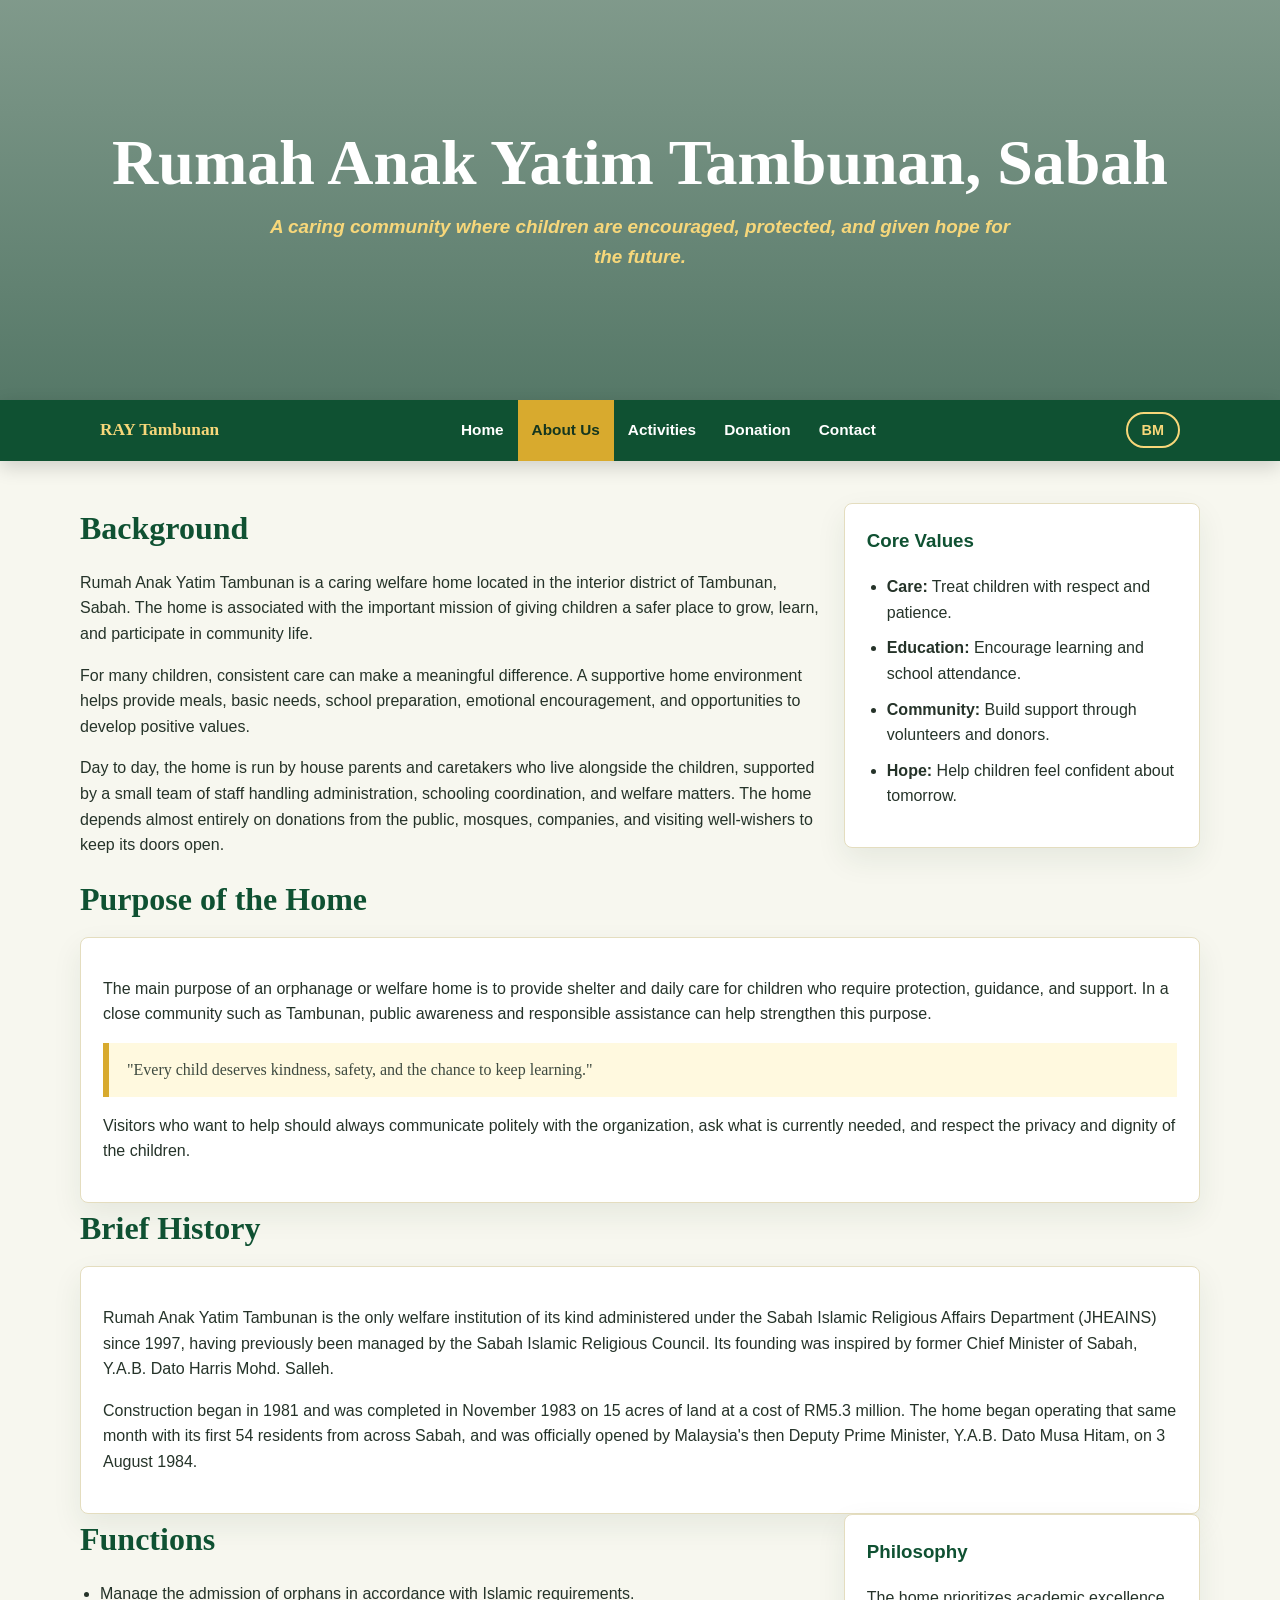
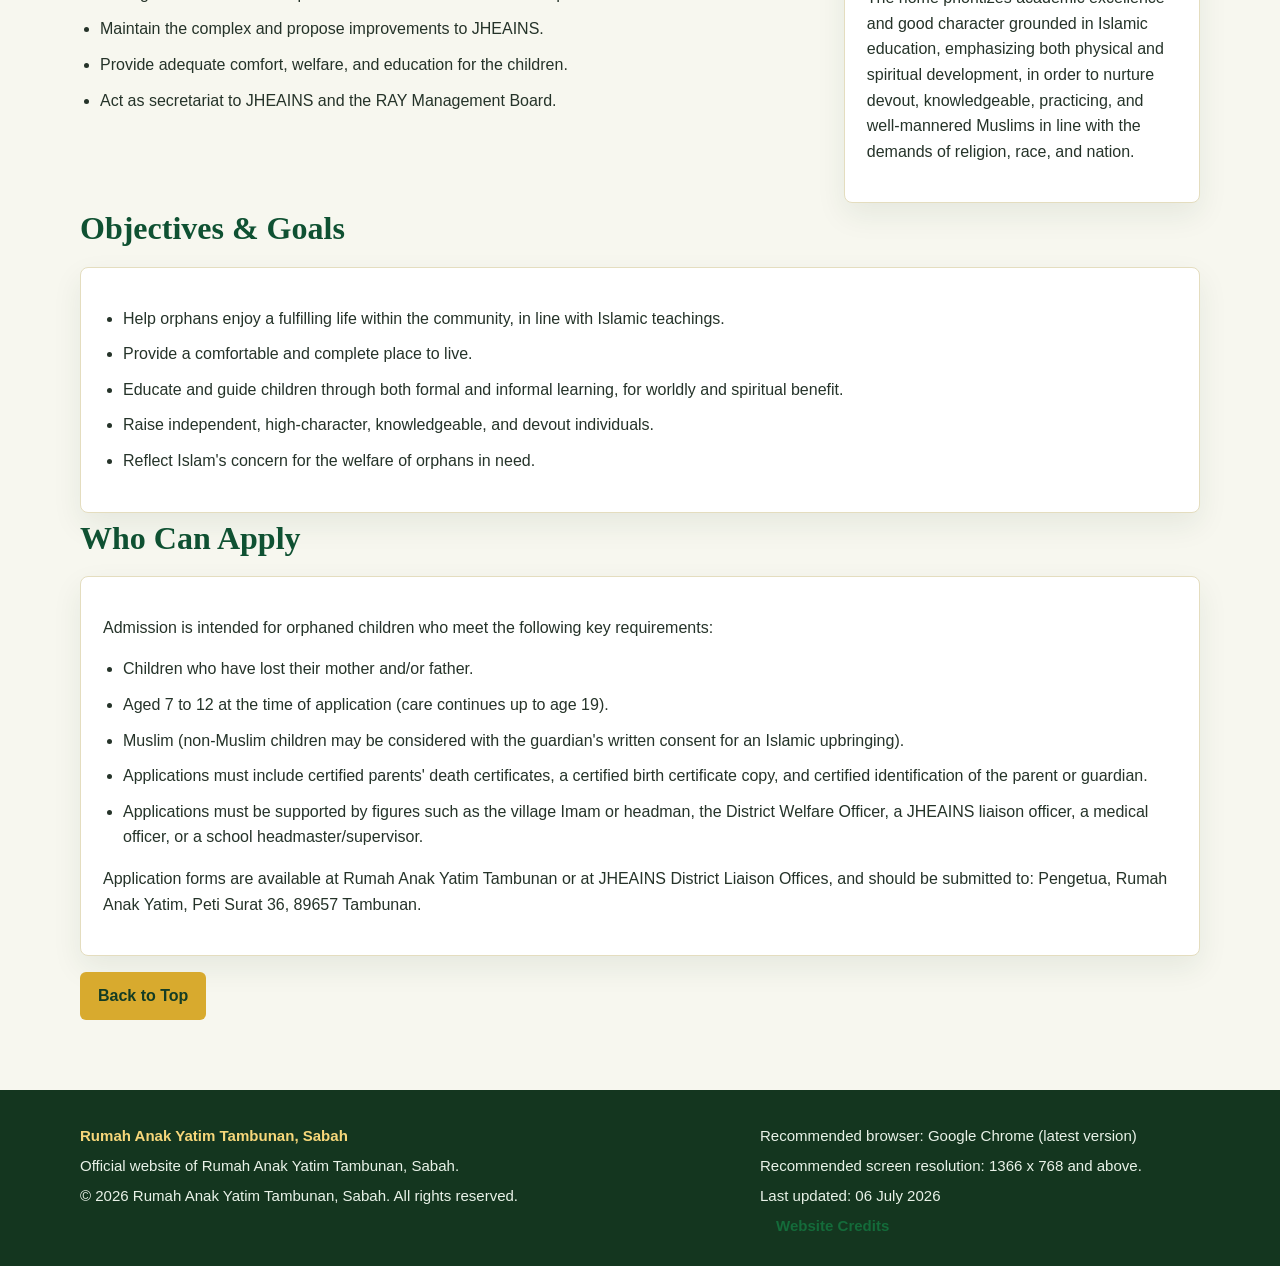
==== about.html @ 8dc3f669 "Add files via upload" ====
<!DOCTYPE html>
<html lang="en">
<head>
    <meta charset="UTF-8">
    <meta name="viewport" content="width=device-width, initial-scale=1.0">
    <meta name="keywords" content="Rumah Anak Yatim Tambunan background, about orphanage Sabah, welfare home">
    <meta name="description" content="Background and purpose of Rumah Anak Yatim Tambunan, Sabah.">
    <meta name="author" content="Rumah Anak Yatim Tambunan, Sabah">
    <title data-i18n="title_about">About Us | Rumah Anak Yatim Tambunan</title>
    <link rel="stylesheet" href="style.css">
</head>
<body id="top">
    <header class="site-header">
        <div>
            <h1>Rumah Anak Yatim Tambunan, Sabah</h1>
            <p class="tagline" data-i18n="header_tagline">A caring community where children are encouraged, protected, and given hope for the future.</p>
        </div>
    </header>

    <nav class="navbar" aria-label="Main navigation">
        <div class="nav-inner">
            <a class="nav-brand" href="index.html">RAY Tambunan</a>
            <ul class="nav-links">
                <li><a href="index.html" data-i18n="nav_home">Home</a></li>
                <li><a class="active" href="about.html" data-i18n="nav_about">About Us</a></li>
                <li><a href="activities.html" data-i18n="nav_activities">Activities</a></li>
                <li><a href="donation.html" data-i18n="nav_donation">Donation</a></li>
                <li><a href="contact.html" data-i18n="nav_contact">Contact</a></li>
            </ul>
            <button id="langToggle" class="lang-toggle" type="button" aria-label="Tukar ke Bahasa Malaysia">BM</button>
        </div>
    </nav>

    <main>
        <div class="container grid two-column">
            <section>
                <h2 class="section-title" data-i18n="about_bg_title">Background</h2>
                
                <p data-i18n="about_p1">Rumah Anak Yatim Tambunan is a caring welfare home located in the interior district of Tambunan, Sabah. The home is associated with the important mission of giving children a safer place to grow, learn, and participate in community life.</p>
                <p data-i18n="about_p2">For many children, consistent care can make a meaningful difference. A supportive home environment helps provide meals, basic needs, school preparation, emotional encouragement, and opportunities to develop positive values.</p>
                <p data-i18n="about_p3">Day to day, the home is run by house parents and caretakers who live alongside the children, supported by a small team of staff handling administration, schooling coordination, and welfare matters. The home depends almost entirely on donations from the public, mosques, companies, and visiting well-wishers to keep its doors open.</p>
            </section>

            <aside class="info-panel">
                <h3 data-i18n="core_values_title">Core Values</h3>
                <ul class="feature-list">
                    <li data-i18n="cv_care"><strong>Care:</strong> Treat children with respect and patience.</li>
                    <li data-i18n="cv_edu"><strong>Education:</strong> Encourage learning and school attendance.</li>
                    <li data-i18n="cv_comm"><strong>Community:</strong> Build support through volunteers and donors.</li>
                    <li data-i18n="cv_hope"><strong>Hope:</strong> Help children feel confident about tomorrow.</li>
                </ul>
            </aside>
        </div>

        <section class="container">
            <h2 class="section-title" data-i18n="purpose_title">Purpose of the Home</h2>
            <article class="notice">
                <p data-i18n="purpose_p1">The main purpose of an orphanage or welfare home is to provide shelter and daily care for children who require protection, guidance, and support. In a close community such as Tambunan, public awareness and responsible assistance can help strengthen this purpose.</p>
                <p class="quote-box" data-i18n="purpose_quote">"Every child deserves kindness, safety, and the chance to keep learning."</p>
                <p data-i18n="purpose_p2">Visitors who want to help should always communicate politely with the organization, ask what is currently needed, and respect the privacy and dignity of the children.</p>
            </article>
        </section>

        <section class="container">
            <h2 class="section-title" data-i18n="history_title">Brief History</h2>
            <article class="notice">
                <p data-i18n="history_p1">Rumah Anak Yatim Tambunan is the only welfare institution of its kind administered under the Sabah Islamic Religious Affairs Department (JHEAINS) since 1997, having previously been managed by the Sabah Islamic Religious Council. Its founding was inspired by former Chief Minister of Sabah, Y.A.B. Dato Harris Mohd. Salleh.</p>
                <p data-i18n="history_p2">Construction began in 1981 and was completed in November 1983 on 15 acres of land at a cost of RM5.3 million. The home began operating that same month with its first 54 residents from across Sabah, and was officially opened by Malaysia's then Deputy Prime Minister, Y.A.B. Dato Musa Hitam, on 3 August 1984.</p>
            </article>
        </section>

        <div class="container grid two-column">
            <section>
                <h2 class="section-title" data-i18n="functions_title">Functions</h2>
                <ul class="check-list">
                    <li data-i18n="func_1">Manage the admission of orphans in accordance with Islamic requirements.</li>
                    <li data-i18n="func_2">Maintain the complex and propose improvements to JHEAINS.</li>
                    <li data-i18n="func_3">Provide adequate comfort, welfare, and education for the children.</li>
                    <li data-i18n="func_4">Act as secretariat to JHEAINS and the RAY Management Board.</li>
                </ul>
            </section>

            <aside class="info-panel">
                <h3 data-i18n="philosophy_title">Philosophy</h3>
                <p data-i18n="philosophy_p1">The home prioritizes academic excellence and good character grounded in Islamic education, emphasizing both physical and spiritual development, in order to nurture devout, knowledgeable, practicing, and well-mannered Muslims in line with the demands of religion, race, and nation.</p>
            </aside>
        </div>

        <section class="container">
            <h2 class="section-title" data-i18n="objectives_title">Objectives &amp; Goals</h2>
            <article class="notice">
                <ul class="check-list">
                    <li data-i18n="obj_1">Help orphans enjoy a fulfilling life within the community, in line with Islamic teachings.</li>
                    <li data-i18n="obj_2">Provide a comfortable and complete place to live.</li>
                    <li data-i18n="obj_3">Educate and guide children through both formal and informal learning, for worldly and spiritual benefit.</li>
                    <li data-i18n="obj_4">Raise independent, high-character, knowledgeable, and devout individuals.</li>
                    <li data-i18n="obj_5">Reflect Islam's concern for the welfare of orphans in need.</li>
                </ul>
            </article>
        </section>

        <section class="container">
            <h2 class="section-title" data-i18n="admission_title">Who Can Apply</h2>
            <article class="notice">
                <p data-i18n="admission_lead">Admission is intended for orphaned children who meet the following key requirements:</p>
                <ul class="check-list">
                    <li data-i18n="adm_1">Children who have lost their mother and/or father.</li>
                    <li data-i18n="adm_2">Aged 7 to 12 at the time of application (care continues up to age 19).</li>
                    <li data-i18n="adm_3">Muslim (non-Muslim children may be considered with the guardian's written consent for an Islamic upbringing).</li>
                    <li data-i18n="adm_4">Applications must include certified parents' death certificates, a certified birth certificate copy, and certified identification of the parent or guardian.</li>
                    <li data-i18n="adm_5">Applications must be supported by figures such as the village Imam or headman, the District Welfare Officer, a JHEAINS liaison officer, a medical officer, or a school headmaster/supervisor.</li>
                </ul>
                <p data-i18n="admission_apply">Application forms are available at Rumah Anak Yatim Tambunan or at JHEAINS District Liaison Offices, and should be submitted to: Pengetua, Rumah Anak Yatim, Peti Surat 36, 89657 Tambunan.</p>
            </article>
            <p><a class="back-top" href="#top" data-i18n="back_top">Back to Top</a></p>
        </section>
    </main>

     <footer class="disclaimer">
        <div class="container footer-grid">
            <section>
                <p><strong>Rumah Anak Yatim Tambunan, Sabah</strong></p>
                <p data-i18n="footer_official">Official website of Rumah Anak Yatim Tambunan, Sabah.</p>
                <p data-i18n="footer_copyright">&copy; 2026 Rumah Anak Yatim Tambunan, Sabah. All rights reserved.</p>
            </section>
            <section>
                <p data-i18n="footer_browser">Recommended browser: Google Chrome (latest version)</p>
                <p data-i18n="footer_resolution">Recommended screen resolution: 1366 x 768 and above.</p>
                <p data-i18n="footer_updated">Last updated: 06 July 2026</p>
                 <div class="container">
                    <a href="aboutme.html" data-i18n="footer_credits">Website Credits</a>
            </div>
            </section>
        </div>
    </footer>
    <script src="lang.js" defer></script>
</body>
</html>
---- style.css ----
* {
    box-sizing: border-box;
}

html {
    scroll-behavior: smooth;
}

body {
    margin: 0;
    background: #f7f7ef;
    color: #253329;
    font-family: Arial, Helvetica, sans-serif;
    line-height: 1.6;
}

img {
    max-width: 100%;
    display: block;
}

a {
    color: #146b3a;
    font-weight: 700;
    text-decoration: none;
    transition: color 0.2s ease, background-color 0.2s ease, transform 0.2s ease;
}

a:hover,
a:focus {
    color: #9b6b05;
}

.site-header {
    min-height: 400px;
    display: flex;
    align-items: center;
    justify-content: center;
    padding: 48px 20px;
    text-align: center;
    color: #ffffff;
    background-image: linear-gradient(rgba(4, 56, 35, 0.491), rgba(4, 56, 35, 0.662)), url("images/header-banner.jpg");
    background-position: center;
    background-size: cover;
}

.site-header h1 {
    margin: 0;
    font-family: Georgia, "Times New Roman", serif;
    font-size: clamp(2rem, 5vw, 4rem);
    line-height: 1.1;
    letter-spacing: 0;
}

.tagline {
    max-width: 760px;
    margin: 14px auto 0;
    color: #f7d77a;
    font-size: 1.18rem;
    font-style: italic;
    font-weight: 700;
}

.navbar {
    position: sticky;
    top: 0;
    z-index: 10;
    background: #0f5132;
    box-shadow: 0 6px 18px rgba(0, 0, 0, 0.16);
}

.nav-inner {
    max-width: 1120px;
    margin: 0 auto;
    display: flex;
    align-items: center;
    justify-content: space-between;
    gap: 18px;
    padding: 0 20px;
}

.nav-brand {
    color: #f7d77a;
    font-family: Georgia, "Times New Roman", serif;
    font-size: 1.08rem;
    white-space: nowrap;
}

.nav-links {
    list-style: none;
    margin: 0;
    padding: 0;
    display: flex;
    flex-wrap: wrap;
    justify-content: flex-end;
}

.nav-links a {
    display: block;
    padding: 18px 14px;
    color: #ffffff;
    font-size: 0.96rem;
}

.nav-links a:hover,
.nav-links a:focus,
.nav-links a.active {
    background: #d8aa2e;
    color: #14361f;
}

.lang-toggle {
    flex-shrink: 0;
    margin-left: 8px;
    padding: 8px 14px;
    border: 2px solid #f7d77a;
    border-radius: 999px;
    background: transparent;
    color: #f7d77a;
    font-family: Arial, Helvetica, sans-serif;
    font-size: 0.9rem;
    font-weight: 700;
    cursor: pointer;
    transition: background-color 0.2s ease, color 0.2s ease;
}

.lang-toggle:hover,
.lang-toggle:focus {
    background: #f7d77a;
    color: #14361f;
}

.container {
    width: min(1120px, calc(100% - 32px));
    margin: 0 auto;
}

main {
    padding: 42px 0 54px;
}

.section-title {
    margin: 0 0 12px;
    color: #0f5132;
    font-family: Georgia, "Times New Roman", serif;
    font-size: 2rem;
}

.lead {
    max-width: 850px;
    font-size: 1.12rem;
    color: #435347;
}

.highlight {
    color: #916300;
    font-weight: 700;
}

.italic-text {
    font-style: italic;
}

.grid {
    display: grid;
    gap: 24px;
}

.two-column {
    grid-template-columns: minmax(0, 1.35fr) minmax(280px, 0.65fr);
    align-items: start;
}

.three-column {
    grid-template-columns: repeat(3, minmax(0, 1fr));
}

.card,
.notice,
.info-panel,
.personal-card {
    background: #ffffff;
    border: 1px solid #e4ddbf;
    border-radius: 8px;
    box-shadow: 0 12px 30px rgba(22, 67, 39, 0.08);
}

.card {
    overflow: hidden;
}

.photo-placeholder {
    display: flex;
    align-items: center;
    justify-content: center;
    height: 180px;
    background: repeating-linear-gradient(45deg, #f4f1e2, #f4f1e2 10px, #ece5c4 10px, #ece5c4 20px);
    color: #7a6f3f;
    font-size: 0.85rem;
    font-weight: 600;
    text-align: center;
    padding: 10px;
    border-bottom: 1px solid #e4ddbf;
}

.card-content,
.notice,
.info-panel {
    padding: 22px;
}

.card h3,
.notice h3,
.info-panel h3 {
    margin-top: 0;
    color: #0f5132;
}

.image-link {
    display: block;
    overflow: hidden;
}

.image-link img {
    transition: transform 0.25s ease, filter 0.25s ease;
}

.image-link:hover img,
.image-link:focus img {
    transform: scale(1.04);
    filter: saturate(1.1);
}

.thumbnail {
    width: 138px;
    height: 96px;
    object-fit: cover;
    border: 4px solid #f7d77a;
    border-radius: 8px;
    float: right;
    margin: 4px 0 14px 18px;
}

.button,
.back-top {
    display: inline-block;
    border-radius: 6px;
    background: #d8aa2e;
    color: #133c24;
    padding: 11px 18px;
    font-weight: 800;
}

.button:hover,
.button:focus,
.back-top:hover,
.back-top:focus {
    background: #0f5132;
    color: #ffffff;
    transform: translateY(-2px);
}

.feature-list,
.check-list {
    padding-left: 20px;
}

.feature-list li,
.check-list li {
    margin-bottom: 10px;
}

.quote-box {
    border-left: 6px solid #d8aa2e;
    padding: 14px 18px;
    background: #fff9df;
    color: #3e4a40;
    font-family: Georgia, "Times New Roman", serif;
}

.map-box {
    min-height: 260px;
    display: grid;
    place-items: center;
    padding: 24px;
    text-align: center;
    background-image: linear-gradient(rgba(15, 81, 50, 0.8), rgba(15, 81, 50, 0.76)), url("images/map-preview.png");
    background-position: center;
    background-size: cover;
    color: #ffffff;
    border-radius: 8px;
}

.map-box a {
    color: #f7d77a;
}

.disclaimer {
    background: #14361f;
    color: #e9f2e8;
    padding: 28px 0;
    font-size: 0.94rem;
}

.disclaimer p {
    margin: 6px 0;
}

.disclaimer strong {
    color: #f7d77a;
}

.footer-grid {
    display: grid;
    grid-template-columns: 1.2fr 0.8fr;
    gap: 20px;
}

.aboutme-body {
    min-height: 100vh;
    display: grid;
    place-items: center;
    padding: 32px 16px;
    background: linear-gradient(135deg, #0f5132 0%, #f7f7ef 62%);
}

.personal-card {
    width: min(850px, 100%);
    padding: 30px;
}

.personal-header {
    display: flex;
    align-items: center;
    gap: 24px;
    border-bottom: 3px solid #d8aa2e;
    padding-bottom: 22px;
    margin-bottom: 22px;
}

.profile-photo {
    width: 150px;
    height: 180px;
    object-fit: cover;
    border: 5px solid #d8aa2e;
    border-radius: 8px;
    background: #eef3eb;
}

.details-list {
    display: grid;
    grid-template-columns: 190px 1fr;
    gap: 10px 18px;
}

.details-list dt {
    color: #0f5132;
    font-weight: 800;
}

.details-list dd {
    margin: 0;
}

@media (max-width: 780px) {
    .nav-inner,
    .footer-grid,
    .personal-header {
        display: block;
    }

    .nav-brand {
        display: block;
        padding: 14px 0 4px;
    }

    .nav-links {
        justify-content: flex-start;
    }

    .nav-links a {
        padding: 12px 10px;
        font-size: 0.9rem;
    }

    .two-column,
    .three-column {
        grid-template-columns: 1fr;
    }

    .thumbnail {
        float: none;
        margin: 0 0 16px;
    }

    .profile-photo {
        margin-bottom: 16px;
    }

    .details-list {
        grid-template-columns: 1fr;
    }
}
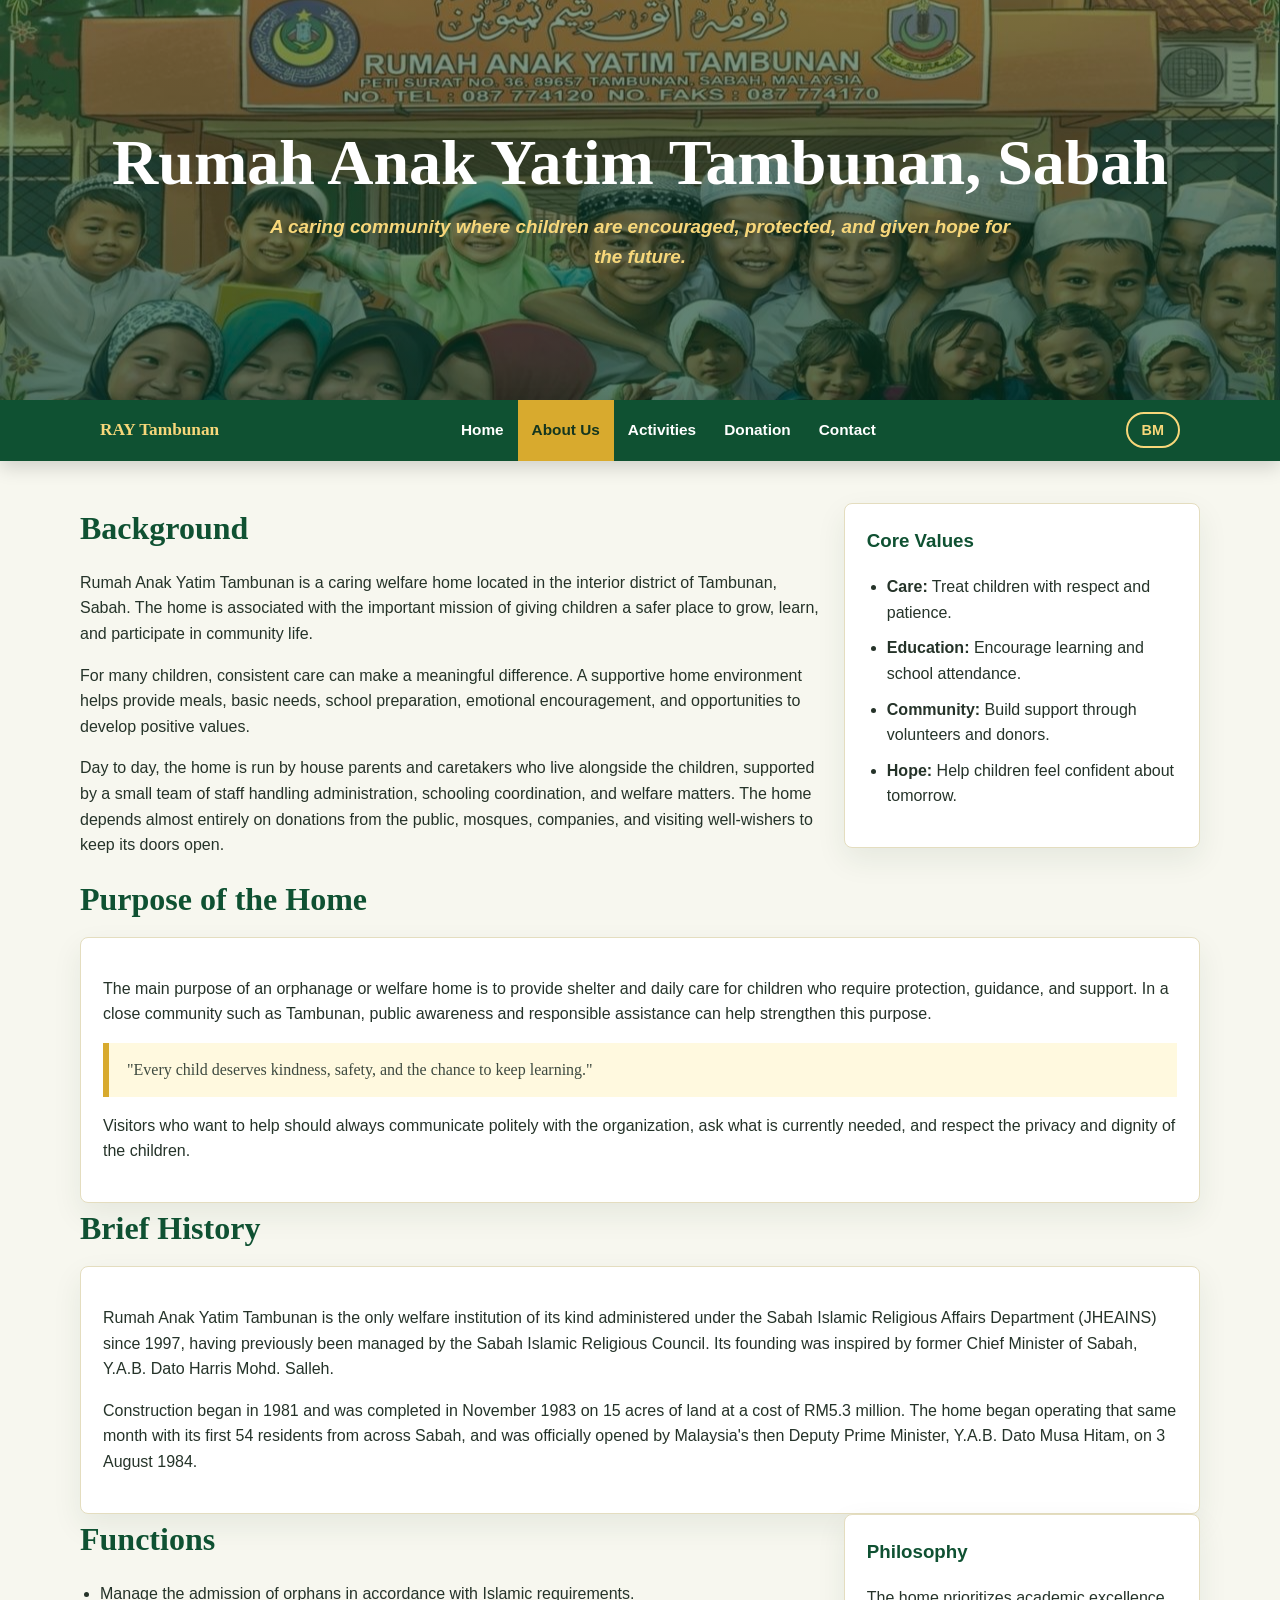
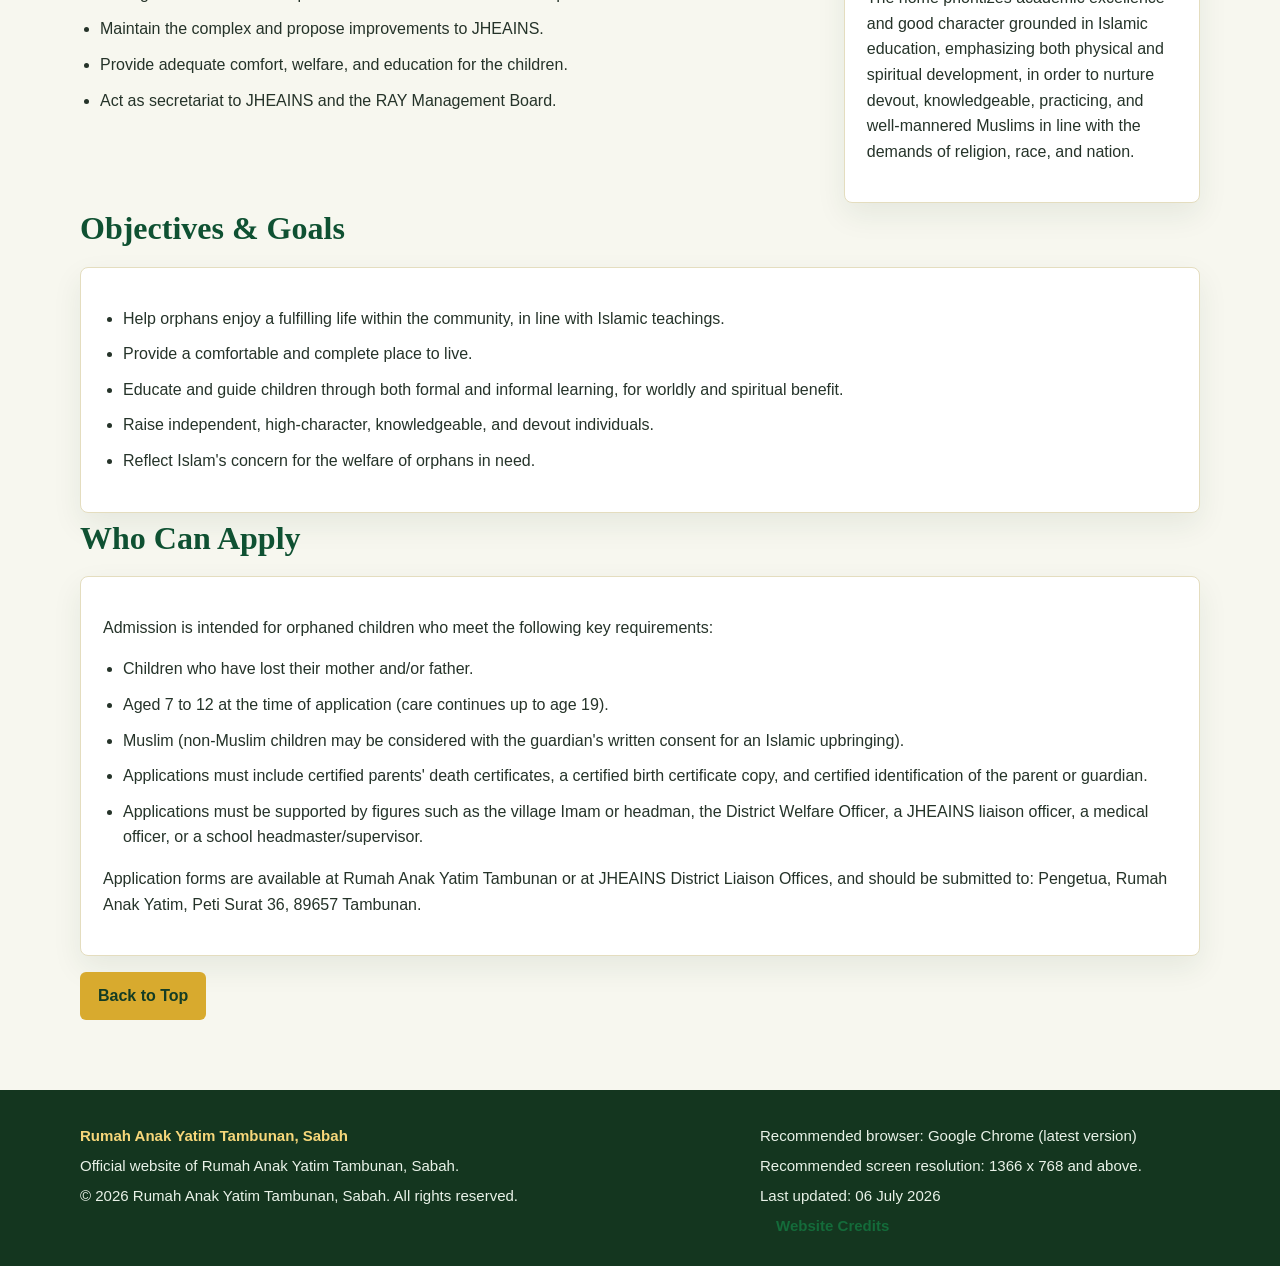
==== commit 9afdb3f1: "Update about.html" ====
--- a/about.html
+++ b/about.html
@@ -126,7 +126,7 @@
             <section>
                 <p data-i18n="footer_browser">Recommended browser: Google Chrome (latest version)</p>
                 <p data-i18n="footer_resolution">Recommended screen resolution: 1366 x 768 and above.</p>
-                <p data-i18n="footer_updated">Last updated: 06 July 2026</p>
+                <p data-i18n="footer_updated">Last updated: 20 Oct 2026</p>
                  <div class="container">
                     <a href="aboutme.html" data-i18n="footer_credits">Website Credits</a>
             </div>
--- a/style.css
+++ b/style.css
@@ -363,24 +363,72 @@
 }
 
 @media (max-width: 780px) {
-    .nav-inner,
+    .site-header {
+        min-height: 260px;
+        padding: 36px 18px;
+    }
+
+    .tagline {
+        font-size: 1.02rem;
+    }
+
+    .nav-inner {
+        flex-wrap: wrap;
+        row-gap: 0;
+        padding: 8px 16px;
+    }
+
+    .nav-brand {
+        order: 1;
+        flex: 1 1 auto;
+        padding: 10px 0;
+    }
+
+    .lang-toggle {
+        order: 2;
+        margin-left: 0;
+    }
+
+    .nav-links {
+        order: 3;
+        flex: 1 1 100%;
+        flex-wrap: nowrap;
+        justify-content: flex-start;
+        overflow-x: auto;
+        -webkit-overflow-scrolling: touch;
+        scrollbar-width: none;
+        border-top: 1px solid rgba(255, 255, 255, 0.14);
+    }
+
+    .nav-links::-webkit-scrollbar {
+        display: none;
+    }
+
+    .nav-links a {
+        flex: 0 0 auto;
+        padding: 12px 14px;
+        font-size: 0.88rem;
+    }
+
+    main {
+        padding: 28px 0 40px;
+    }
+
+    .section-title {
+        font-size: 1.6rem;
+    }
+
+    .grid {
+        gap: 18px;
+    }
+
     .footer-grid,
     .personal-header {
         display: block;
     }
 
-    .nav-brand {
-        display: block;
-        padding: 14px 0 4px;
-    }
-
-    .nav-links {
-        justify-content: flex-start;
-    }
-
-    .nav-links a {
-        padding: 12px 10px;
-        font-size: 0.9rem;
+    .personal-header {
+        text-align: center;
     }
 
     .two-column,
@@ -390,14 +438,54 @@
 
     .thumbnail {
         float: none;
+        width: 100%;
+        height: auto;
         margin: 0 0 16px;
     }
 
     .profile-photo {
-        margin-bottom: 16px;
+        margin: 0 auto 16px;
     }
 
     .details-list {
         grid-template-columns: 1fr;
-    }
-}
+        text-align: center;
+    }
+
+    .personal-card {
+        padding: 22px 18px;
+    }
+
+    .map-box {
+        min-height: 180px;
+        padding: 18px;
+    }
+}
+
+@media (max-width: 420px) {
+    .site-header h1 {
+        font-size: 1.7rem;
+    }
+
+    .nav-brand {
+        font-size: 0.98rem;
+    }
+
+    .lang-toggle {
+        padding: 7px 12px;
+        font-size: 0.82rem;
+    }
+
+    .card-content,
+    .notice,
+    .info-panel {
+        padding: 16px;
+    }
+
+    .button,
+    .back-top {
+        display: block;
+        text-align: center;
+        width: 100%;
+    }
+}
